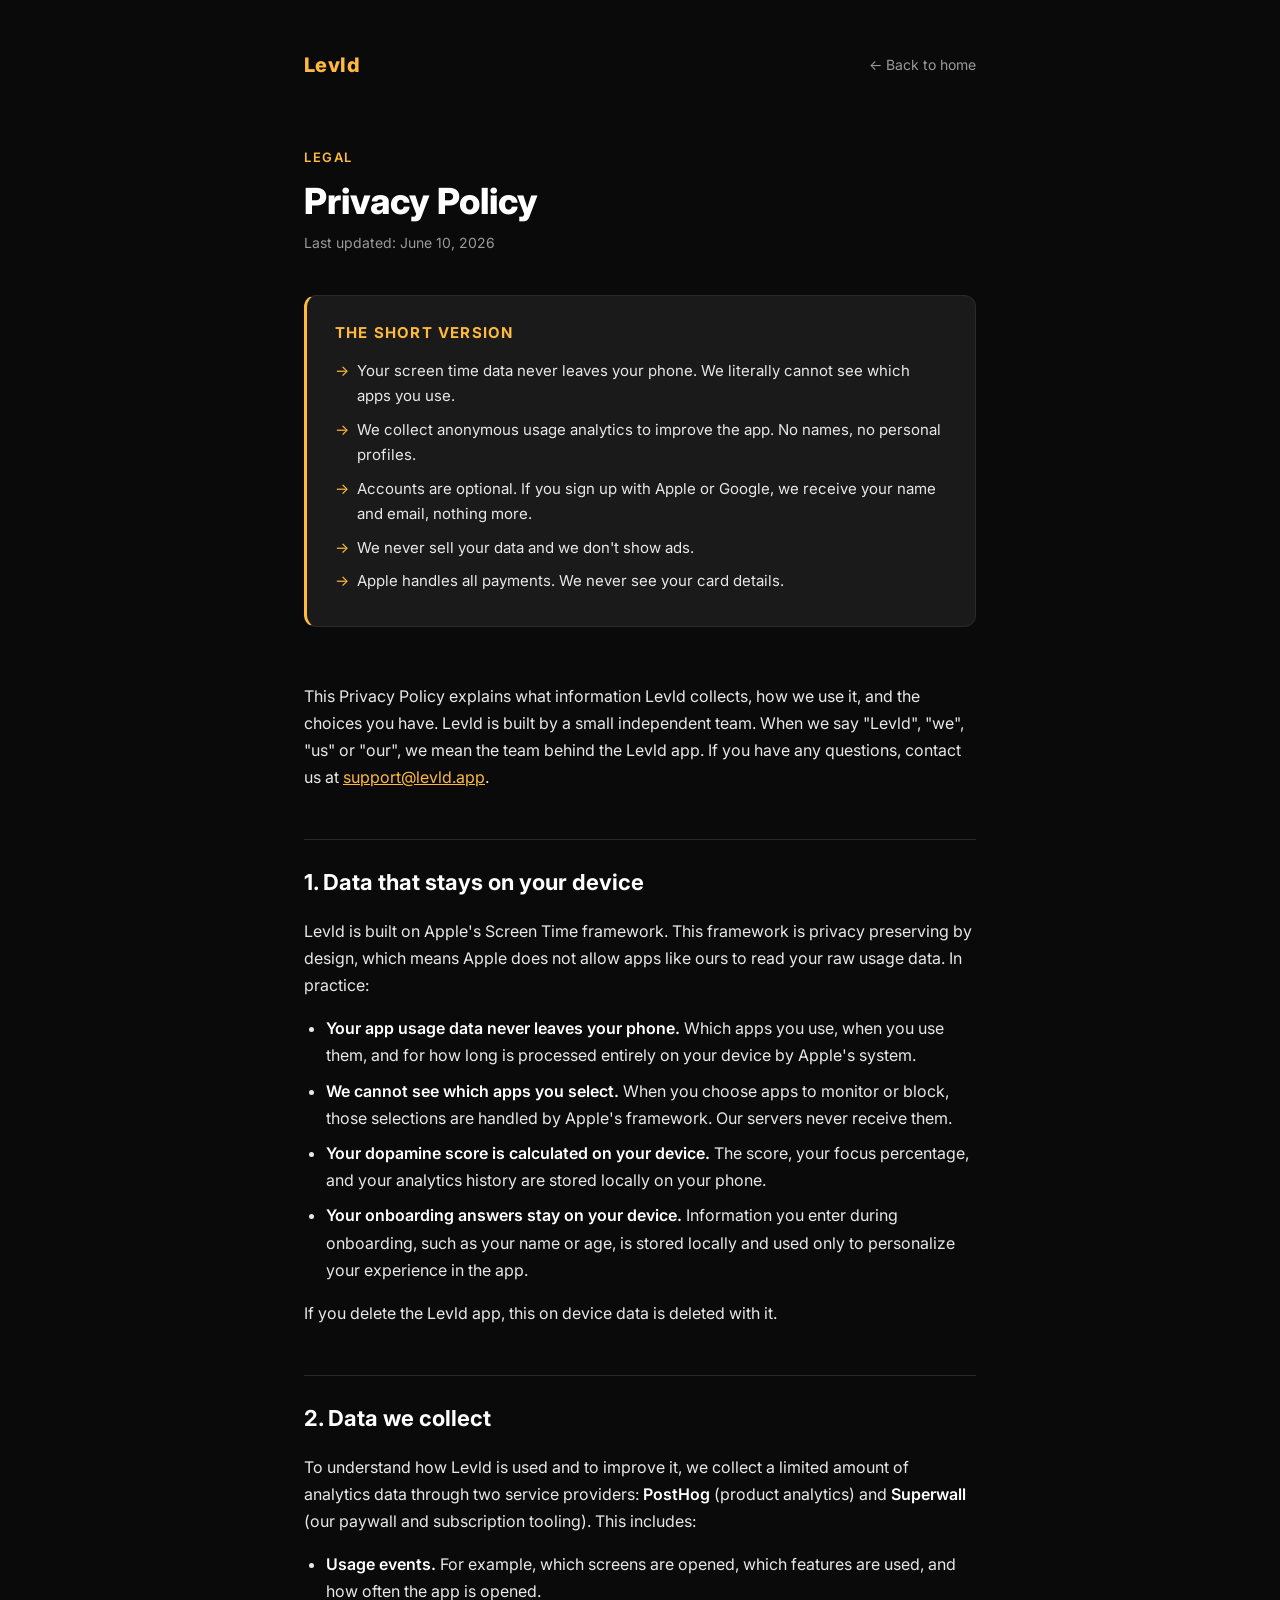
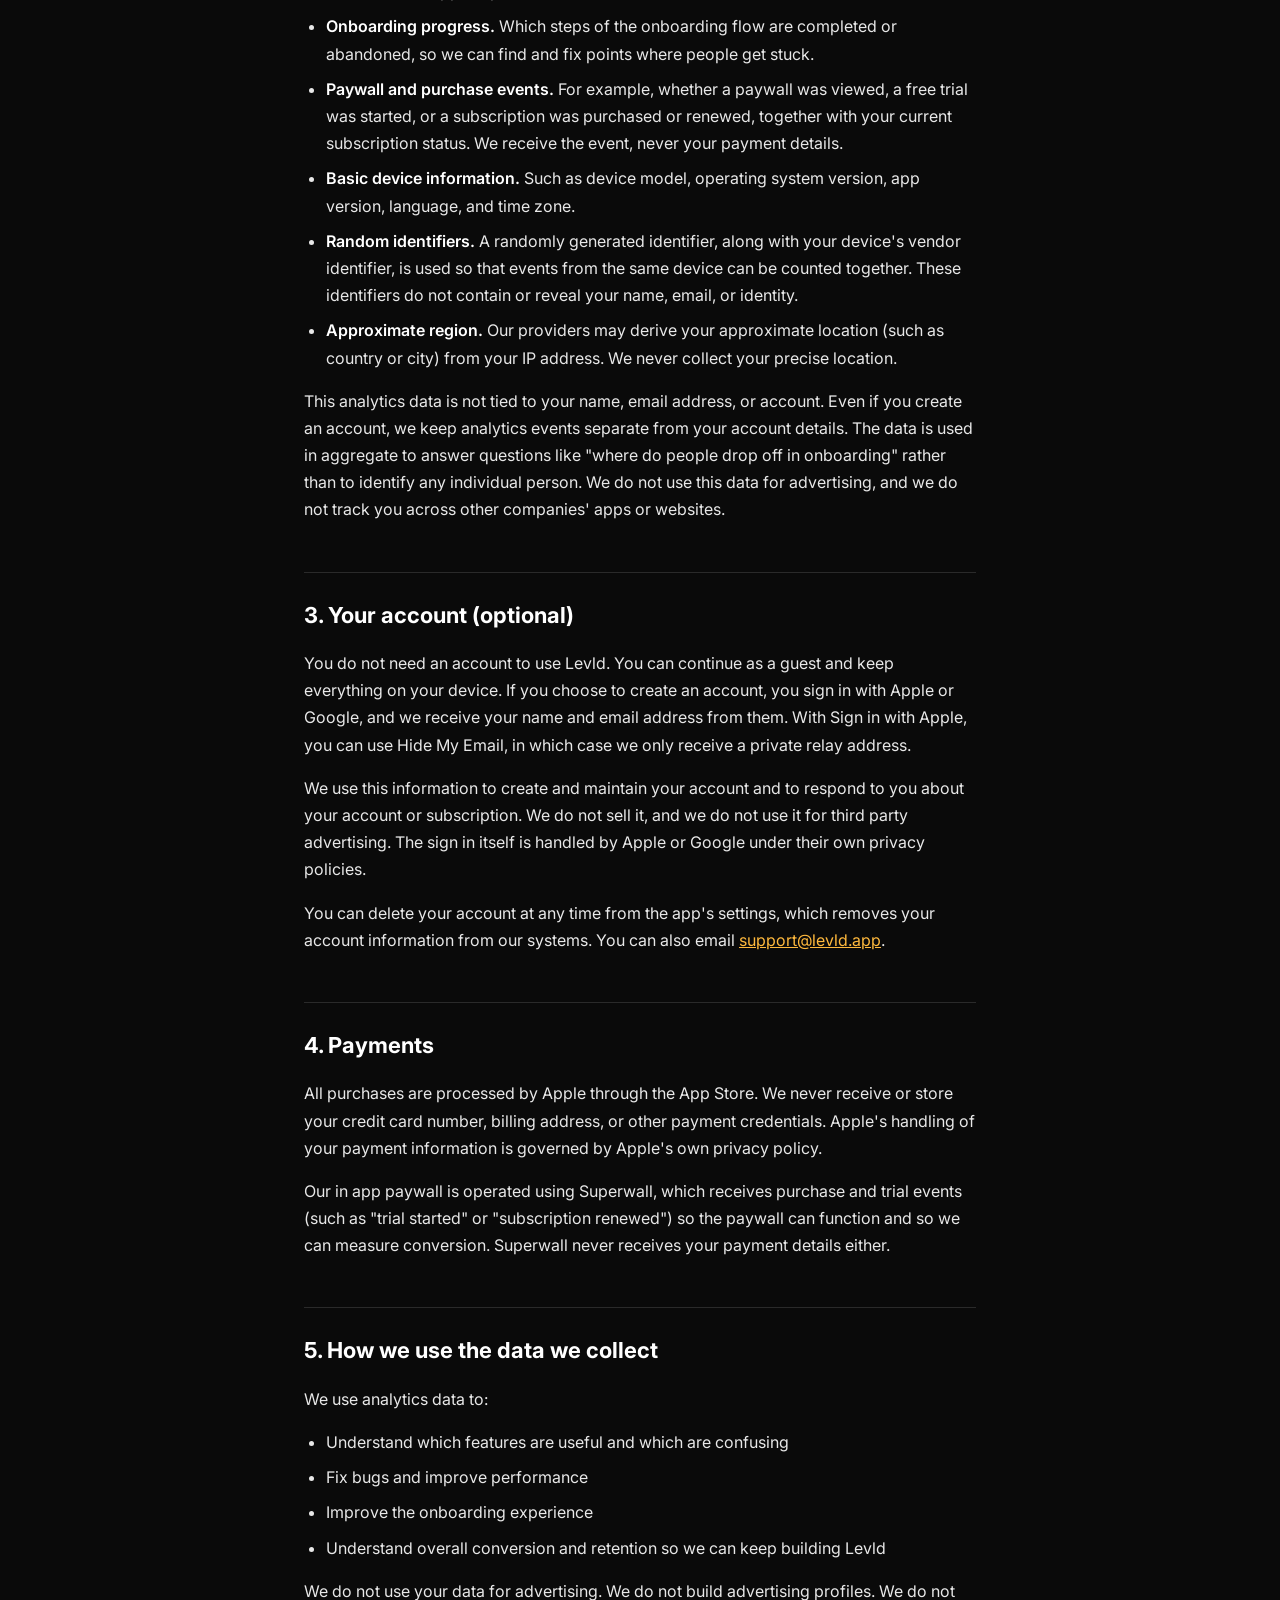
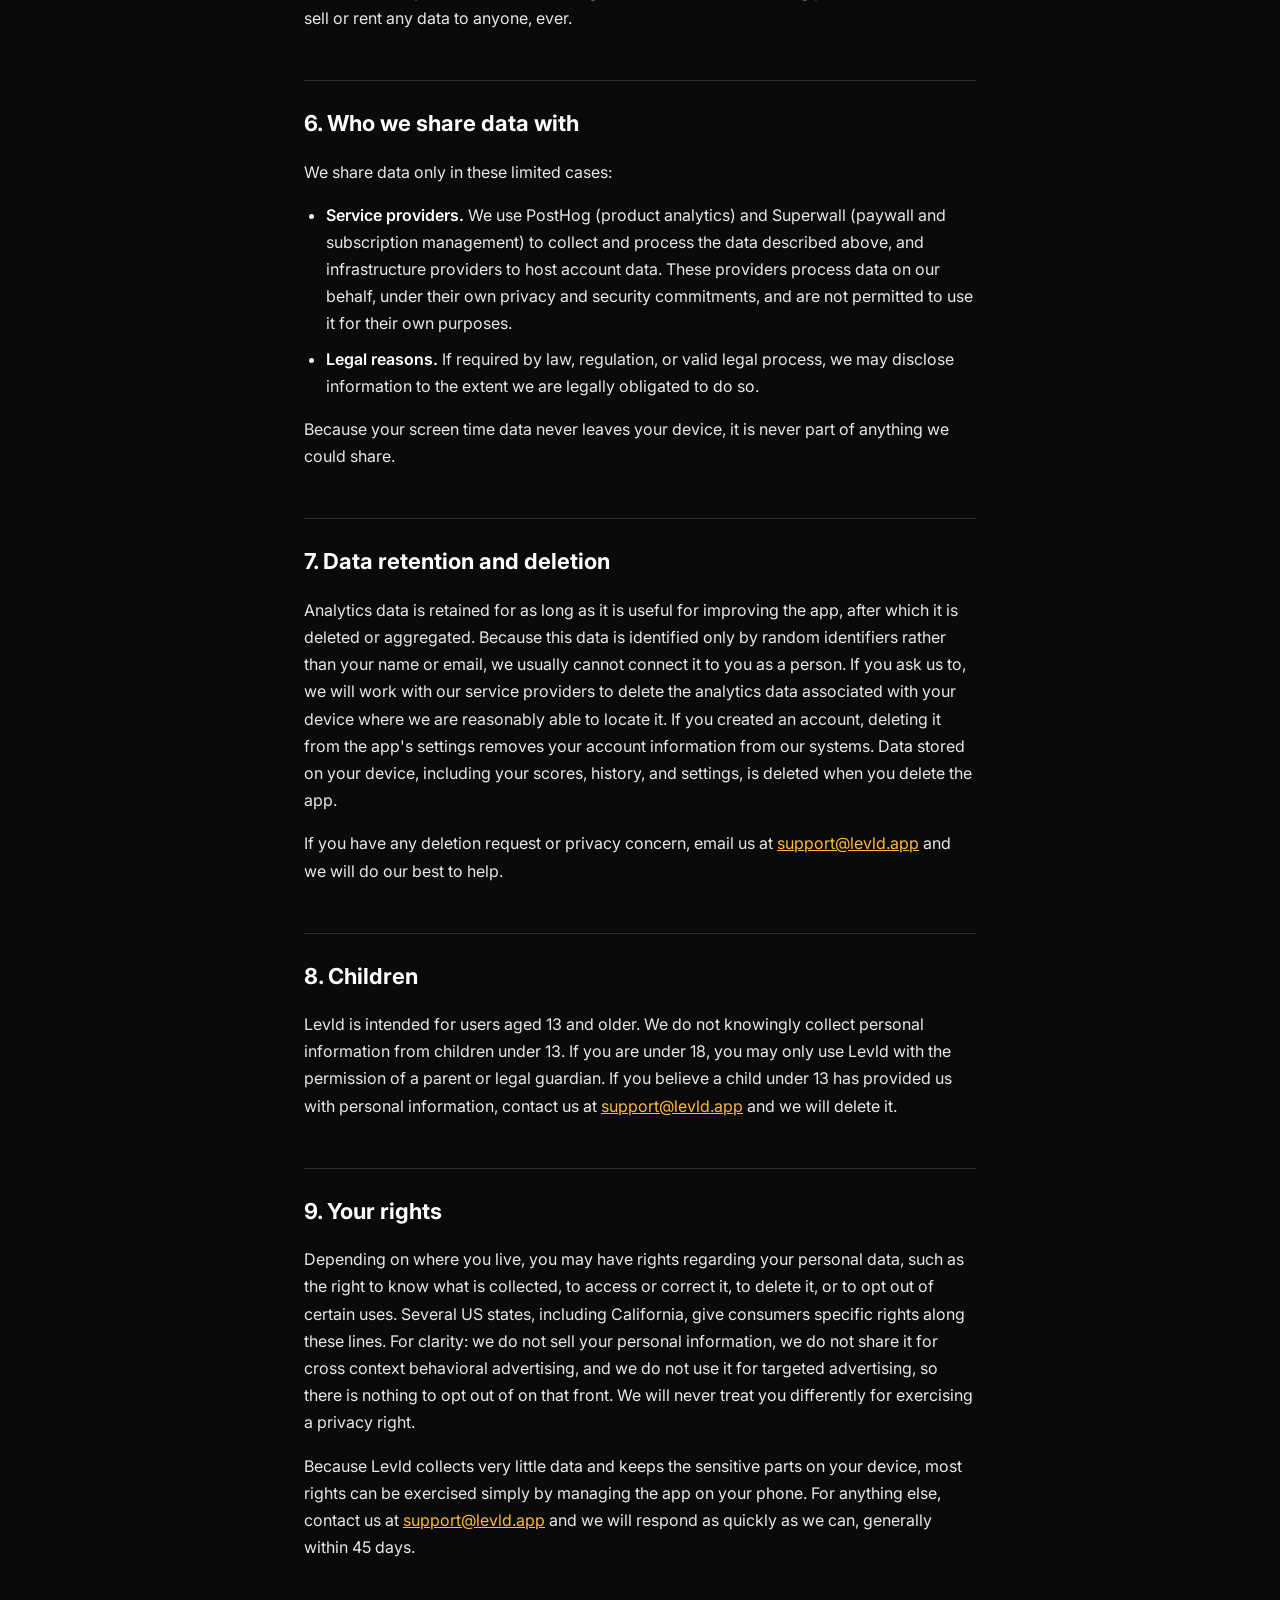
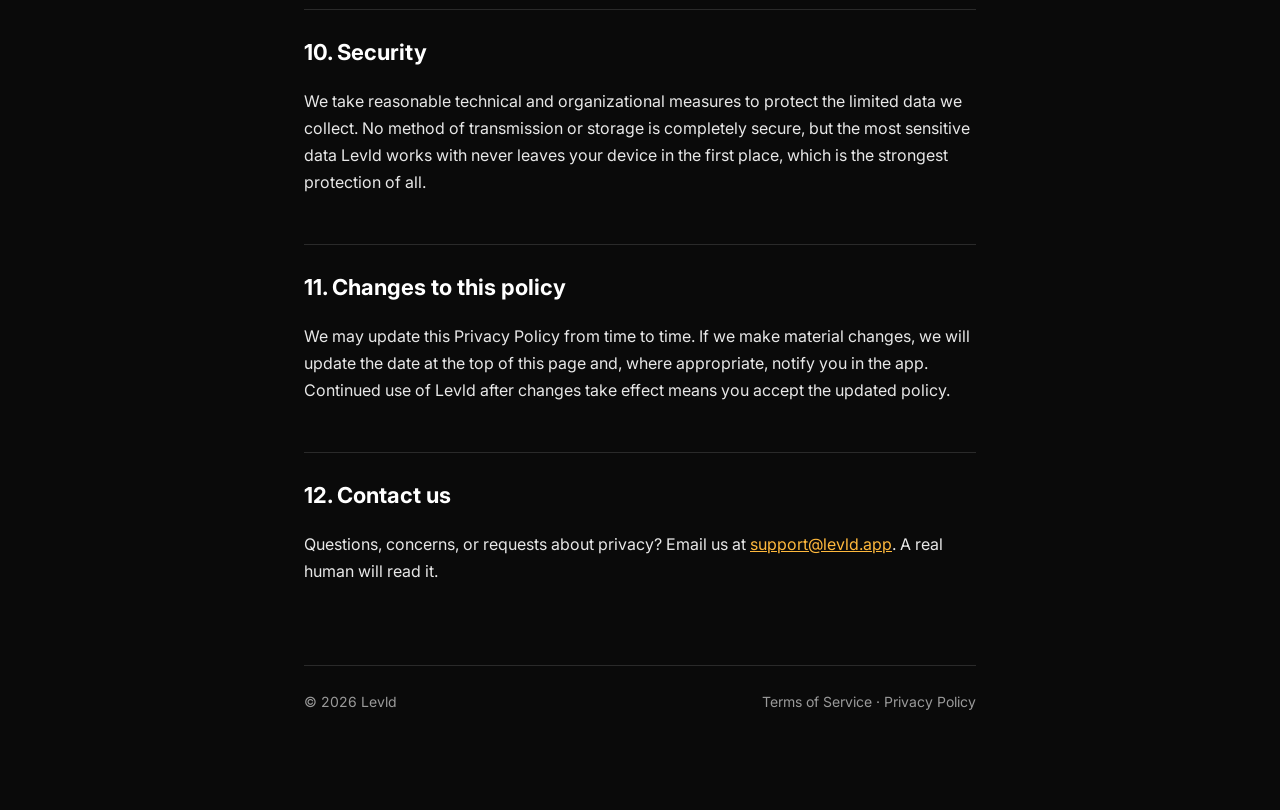
==== privacy.html @ a93e0cde "Add Terms of Service and Privacy Policy pages Drop the prepared terms.html and privacy.html into the" ====
<!DOCTYPE html>
<html lang="en">
<head>
<meta charset="UTF-8">
<meta name="viewport" content="width=device-width, initial-scale=1.0">
<title>Privacy Policy · Levld</title>
<link rel="preconnect" href="https://fonts.googleapis.com">
<link rel="preconnect" href="https://fonts.gstatic.com" crossorigin>
<link href="https://fonts.googleapis.com/css2?family=Inter:wght@400;500;600;700;800&display=swap" rel="stylesheet">
<style>
  :root {
    --yellow: #FFB93D;
    --black: #0a0a0a;
    --card: #1a1a1a;
    --card-alt: #1e1e20;
    --text: #e8e8e8;
    --muted: #9a9a9a;
    --line: #2a2a2a;
  }
  * { margin: 0; padding: 0; box-sizing: border-box; }
  html { scroll-behavior: smooth; }
  body {
    background: var(--black);
    color: var(--text);
    font-family: 'Inter', sans-serif;
    line-height: 1.7;
    font-size: 16px;
  }
  .wrap {
    max-width: 720px;
    margin: 0 auto;
    padding: 48px 24px 96px;
  }
  .topnav {
    display: flex;
    justify-content: space-between;
    align-items: center;
    margin-bottom: 64px;
  }
  .logo {
    font-weight: 800;
    font-size: 20px;
    color: var(--yellow);
    text-decoration: none;
    letter-spacing: 0.02em;
  }
  .topnav a.back {
    color: var(--muted);
    text-decoration: none;
    font-size: 14px;
  }
  .topnav a.back:hover { color: var(--text); }
  .eyebrow {
    color: var(--yellow);
    font-size: 13px;
    font-weight: 600;
    text-transform: uppercase;
    letter-spacing: 0.12em;
    margin-bottom: 12px;
  }
  h1 {
    font-size: 36px;
    font-weight: 800;
    line-height: 1.2;
    margin-bottom: 8px;
    color: #fff;
  }
  .updated {
    color: var(--muted);
    font-size: 14px;
    margin-bottom: 40px;
  }
  .tldr {
    background: var(--card);
    border: 1px solid var(--line);
    border-left: 3px solid var(--yellow);
    border-radius: 12px;
    padding: 24px 28px;
    margin-bottom: 56px;
  }
  .tldr h2 {
    font-size: 15px;
    font-weight: 700;
    color: var(--yellow);
    text-transform: uppercase;
    letter-spacing: 0.08em;
    margin-bottom: 12px;
  }
  .tldr ul { list-style: none; }
  .tldr li {
    padding-left: 22px;
    position: relative;
    margin-bottom: 8px;
    font-size: 15px;
  }
  .tldr li::before {
    content: "→";
    position: absolute;
    left: 0;
    color: var(--yellow);
  }
  h2.section {
    font-size: 22px;
    font-weight: 700;
    color: #fff;
    margin: 48px 0 16px;
    padding-top: 24px;
    border-top: 1px solid var(--line);
  }
  h3 {
    font-size: 17px;
    font-weight: 600;
    color: #fff;
    margin: 28px 0 10px;
  }
  p { margin-bottom: 16px; color: var(--text); }
  ul.body-list {
    margin: 0 0 16px 0;
    padding-left: 22px;
  }
  ul.body-list li { margin-bottom: 8px; }
  strong { color: #fff; font-weight: 600; }
  a { color: var(--yellow); }
  .footer {
    margin-top: 80px;
    padding-top: 24px;
    border-top: 1px solid var(--line);
    display: flex;
    justify-content: space-between;
    color: var(--muted);
    font-size: 14px;
    flex-wrap: wrap;
    gap: 12px;
  }
  .footer a { color: var(--muted); text-decoration: none; }
  .footer a:hover { color: var(--text); }
  @media (max-width: 600px) {
    h1 { font-size: 28px; }
    .wrap { padding: 32px 20px 72px; }
  }
</style>
</head>
<body>
<div class="wrap">

  <nav class="topnav">
    <a class="logo" href="index.html">Levld</a>
    <a class="back" href="index.html">← Back to home</a>
  </nav>

  <p class="eyebrow">Legal</p>
  <h1>Privacy Policy</h1>
  <p class="updated">Last updated: June 10, 2026</p>

  <div class="tldr">
    <h2>The short version</h2>
    <ul>
      <li>Your screen time data never leaves your phone. We literally cannot see which apps you use.</li>
      <li>We collect anonymous usage analytics to improve the app. No names, no personal profiles.</li>
      <li>Accounts are optional. If you sign up with Apple or Google, we receive your name and email, nothing more.</li>
      <li>We never sell your data and we don't show ads.</li>
      <li>Apple handles all payments. We never see your card details.</li>
    </ul>
  </div>

  <p>This Privacy Policy explains what information Levld collects, how we use it, and the choices you have. Levld is built by a small independent team. When we say "Levld", "we", "us" or "our", we mean the team behind the Levld app. If you have any questions, contact us at <a href="mailto:support@levld.app">support@levld.app</a>.</p>

  <h2 class="section">1. Data that stays on your device</h2>
  <p>Levld is built on Apple's Screen Time framework. This framework is privacy preserving by design, which means Apple does not allow apps like ours to read your raw usage data. In practice:</p>
  <ul class="body-list">
    <li><strong>Your app usage data never leaves your phone.</strong> Which apps you use, when you use them, and for how long is processed entirely on your device by Apple's system.</li>
    <li><strong>We cannot see which apps you select.</strong> When you choose apps to monitor or block, those selections are handled by Apple's framework. Our servers never receive them.</li>
    <li><strong>Your dopamine score is calculated on your device.</strong> The score, your focus percentage, and your analytics history are stored locally on your phone.</li>
    <li><strong>Your onboarding answers stay on your device.</strong> Information you enter during onboarding, such as your name or age, is stored locally and used only to personalize your experience in the app.</li>
  </ul>
  <p>If you delete the Levld app, this on device data is deleted with it.</p>

  <h2 class="section">2. Data we collect</h2>
  <p>To understand how Levld is used and to improve it, we collect a limited amount of analytics data through two service providers: <strong>PostHog</strong> (product analytics) and <strong>Superwall</strong> (our paywall and subscription tooling). This includes:</p>
  <ul class="body-list">
    <li><strong>Usage events.</strong> For example, which screens are opened, which features are used, and how often the app is opened.</li>
    <li><strong>Onboarding progress.</strong> Which steps of the onboarding flow are completed or abandoned, so we can find and fix points where people get stuck.</li>
    <li><strong>Paywall and purchase events.</strong> For example, whether a paywall was viewed, a free trial was started, or a subscription was purchased or renewed, together with your current subscription status. We receive the event, never your payment details.</li>
    <li><strong>Basic device information.</strong> Such as device model, operating system version, app version, language, and time zone.</li>
    <li><strong>Random identifiers.</strong> A randomly generated identifier, along with your device's vendor identifier, is used so that events from the same device can be counted together. These identifiers do not contain or reveal your name, email, or identity.</li>
    <li><strong>Approximate region.</strong> Our providers may derive your approximate location (such as country or city) from your IP address. We never collect your precise location.</li>
  </ul>
  <p>This analytics data is not tied to your name, email address, or account. Even if you create an account, we keep analytics events separate from your account details. The data is used in aggregate to answer questions like "where do people drop off in onboarding" rather than to identify any individual person. We do not use this data for advertising, and we do not track you across other companies' apps or websites.</p>

  <h2 class="section">3. Your account (optional)</h2>
  <p>You do not need an account to use Levld. You can continue as a guest and keep everything on your device. If you choose to create an account, you sign in with Apple or Google, and we receive your name and email address from them. With Sign in with Apple, you can use Hide My Email, in which case we only receive a private relay address.</p>
  <p>We use this information to create and maintain your account and to respond to you about your account or subscription. We do not sell it, and we do not use it for third party advertising. The sign in itself is handled by Apple or Google under their own privacy policies.</p>
  <p>You can delete your account at any time from the app's settings, which removes your account information from our systems. You can also email <a href="mailto:support@levld.app">support@levld.app</a>.</p>

  <h2 class="section">4. Payments</h2>
  <p>All purchases are processed by Apple through the App Store. We never receive or store your credit card number, billing address, or other payment credentials. Apple's handling of your payment information is governed by Apple's own privacy policy.</p>
  <p>Our in app paywall is operated using Superwall, which receives purchase and trial events (such as "trial started" or "subscription renewed") so the paywall can function and so we can measure conversion. Superwall never receives your payment details either.</p>

  <h2 class="section">5. How we use the data we collect</h2>
  <p>We use analytics data to:</p>
  <ul class="body-list">
    <li>Understand which features are useful and which are confusing</li>
    <li>Fix bugs and improve performance</li>
    <li>Improve the onboarding experience</li>
    <li>Understand overall conversion and retention so we can keep building Levld</li>
  </ul>
  <p>We do not use your data for advertising. We do not build advertising profiles. We do not sell or rent any data to anyone, ever.</p>

  <h2 class="section">6. Who we share data with</h2>
  <p>We share data only in these limited cases:</p>
  <ul class="body-list">
    <li><strong>Service providers.</strong> We use PostHog (product analytics) and Superwall (paywall and subscription management) to collect and process the data described above, and infrastructure providers to host account data. These providers process data on our behalf, under their own privacy and security commitments, and are not permitted to use it for their own purposes.</li>
    <li><strong>Legal reasons.</strong> If required by law, regulation, or valid legal process, we may disclose information to the extent we are legally obligated to do so.</li>
  </ul>
  <p>Because your screen time data never leaves your device, it is never part of anything we could share.</p>

  <h2 class="section">7. Data retention and deletion</h2>
  <p>Analytics data is retained for as long as it is useful for improving the app, after which it is deleted or aggregated. Because this data is identified only by random identifiers rather than your name or email, we usually cannot connect it to you as a person. If you ask us to, we will work with our service providers to delete the analytics data associated with your device where we are reasonably able to locate it. If you created an account, deleting it from the app's settings removes your account information from our systems. Data stored on your device, including your scores, history, and settings, is deleted when you delete the app.</p>
  <p>If you have any deletion request or privacy concern, email us at <a href="mailto:support@levld.app">support@levld.app</a> and we will do our best to help.</p>

  <h2 class="section">8. Children</h2>
  <p>Levld is intended for users aged 13 and older. We do not knowingly collect personal information from children under 13. If you are under 18, you may only use Levld with the permission of a parent or legal guardian. If you believe a child under 13 has provided us with personal information, contact us at <a href="mailto:support@levld.app">support@levld.app</a> and we will delete it.</p>

  <h2 class="section">9. Your rights</h2>
  <p>Depending on where you live, you may have rights regarding your personal data, such as the right to know what is collected, to access or correct it, to delete it, or to opt out of certain uses. Several US states, including California, give consumers specific rights along these lines. For clarity: we do not sell your personal information, we do not share it for cross context behavioral advertising, and we do not use it for targeted advertising, so there is nothing to opt out of on that front. We will never treat you differently for exercising a privacy right.</p>
  <p>Because Levld collects very little data and keeps the sensitive parts on your device, most rights can be exercised simply by managing the app on your phone. For anything else, contact us at <a href="mailto:support@levld.app">support@levld.app</a> and we will respond as quickly as we can, generally within 45 days.</p>

  <h2 class="section">10. Security</h2>
  <p>We take reasonable technical and organizational measures to protect the limited data we collect. No method of transmission or storage is completely secure, but the most sensitive data Levld works with never leaves your device in the first place, which is the strongest protection of all.</p>

  <h2 class="section">11. Changes to this policy</h2>
  <p>We may update this Privacy Policy from time to time. If we make material changes, we will update the date at the top of this page and, where appropriate, notify you in the app. Continued use of Levld after changes take effect means you accept the updated policy.</p>

  <h2 class="section">12. Contact us</h2>
  <p>Questions, concerns, or requests about privacy? Email us at <a href="mailto:support@levld.app">support@levld.app</a>. A real human will read it.</p>

  <div class="footer">
    <span>© 2026 Levld</span>
    <span><a href="terms.html">Terms of Service</a> · <a href="privacy.html">Privacy Policy</a></span>
  </div>

</div>
</body>
</html>
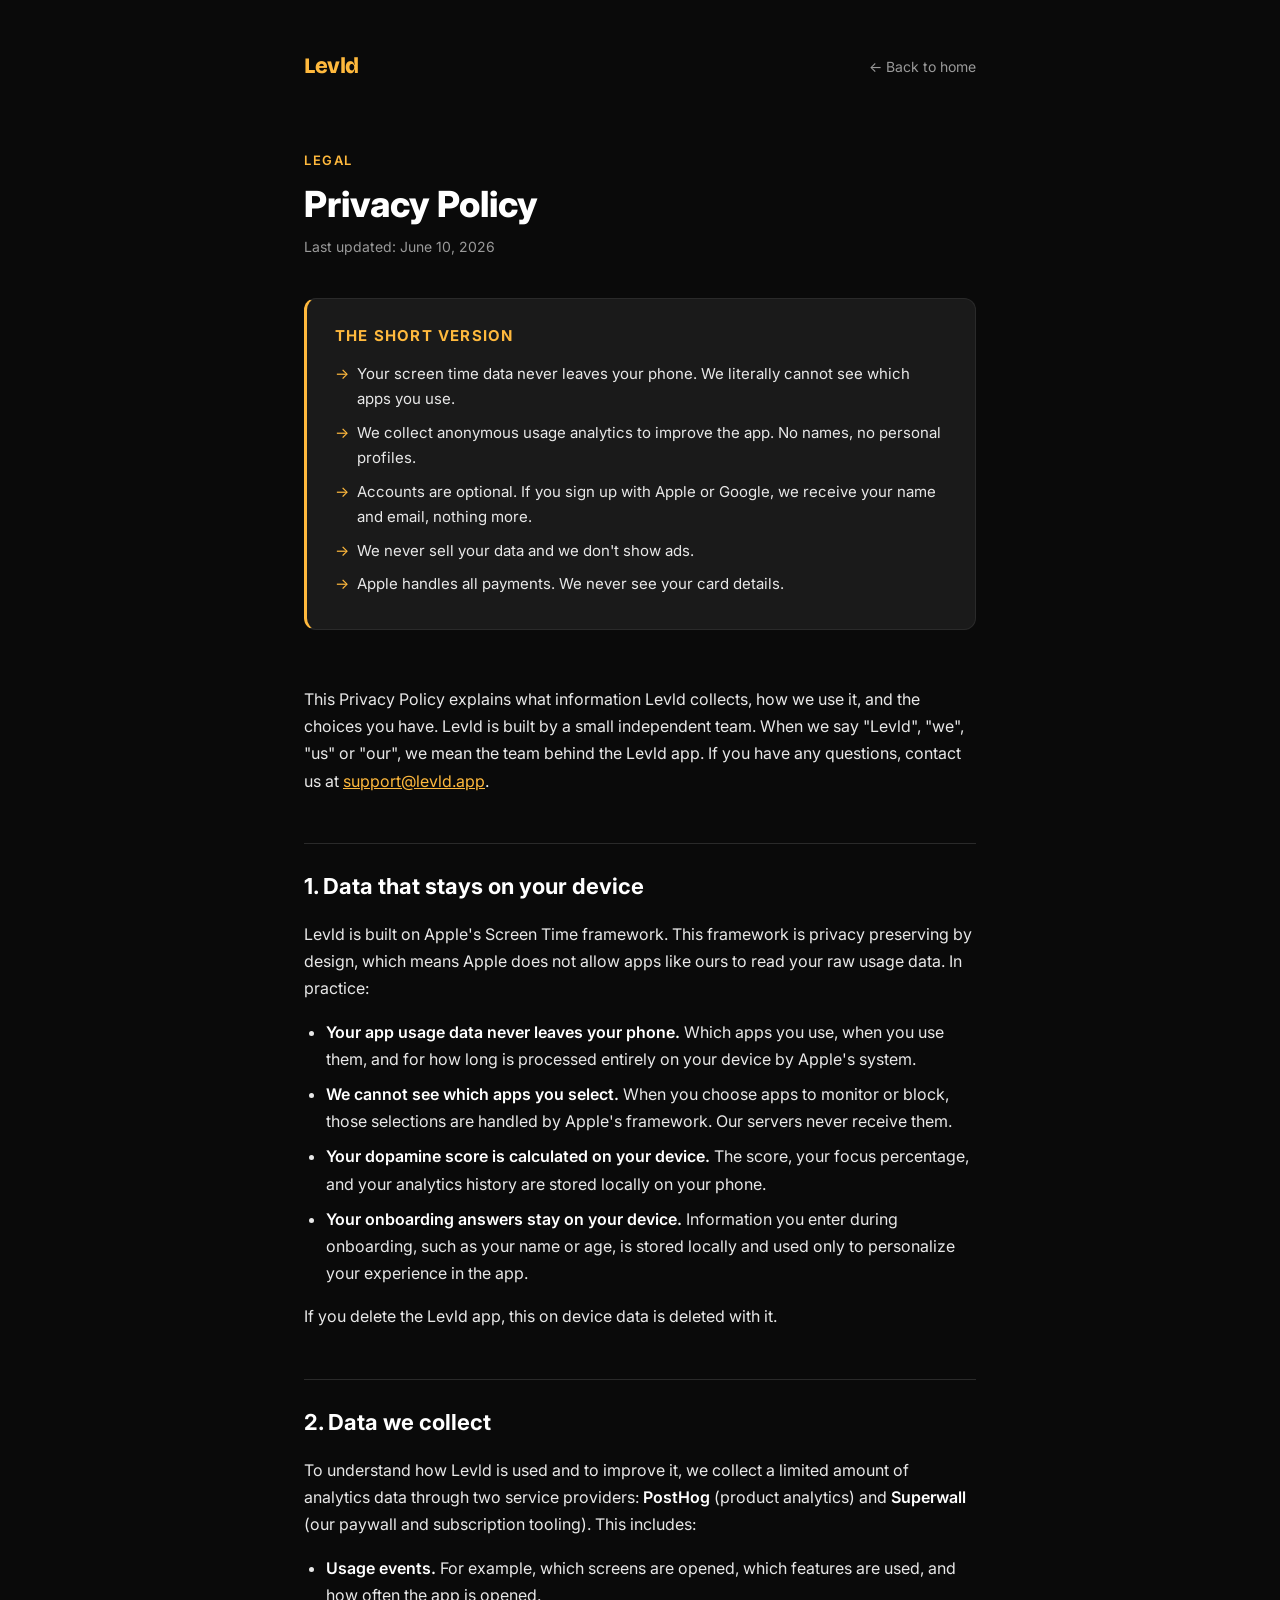
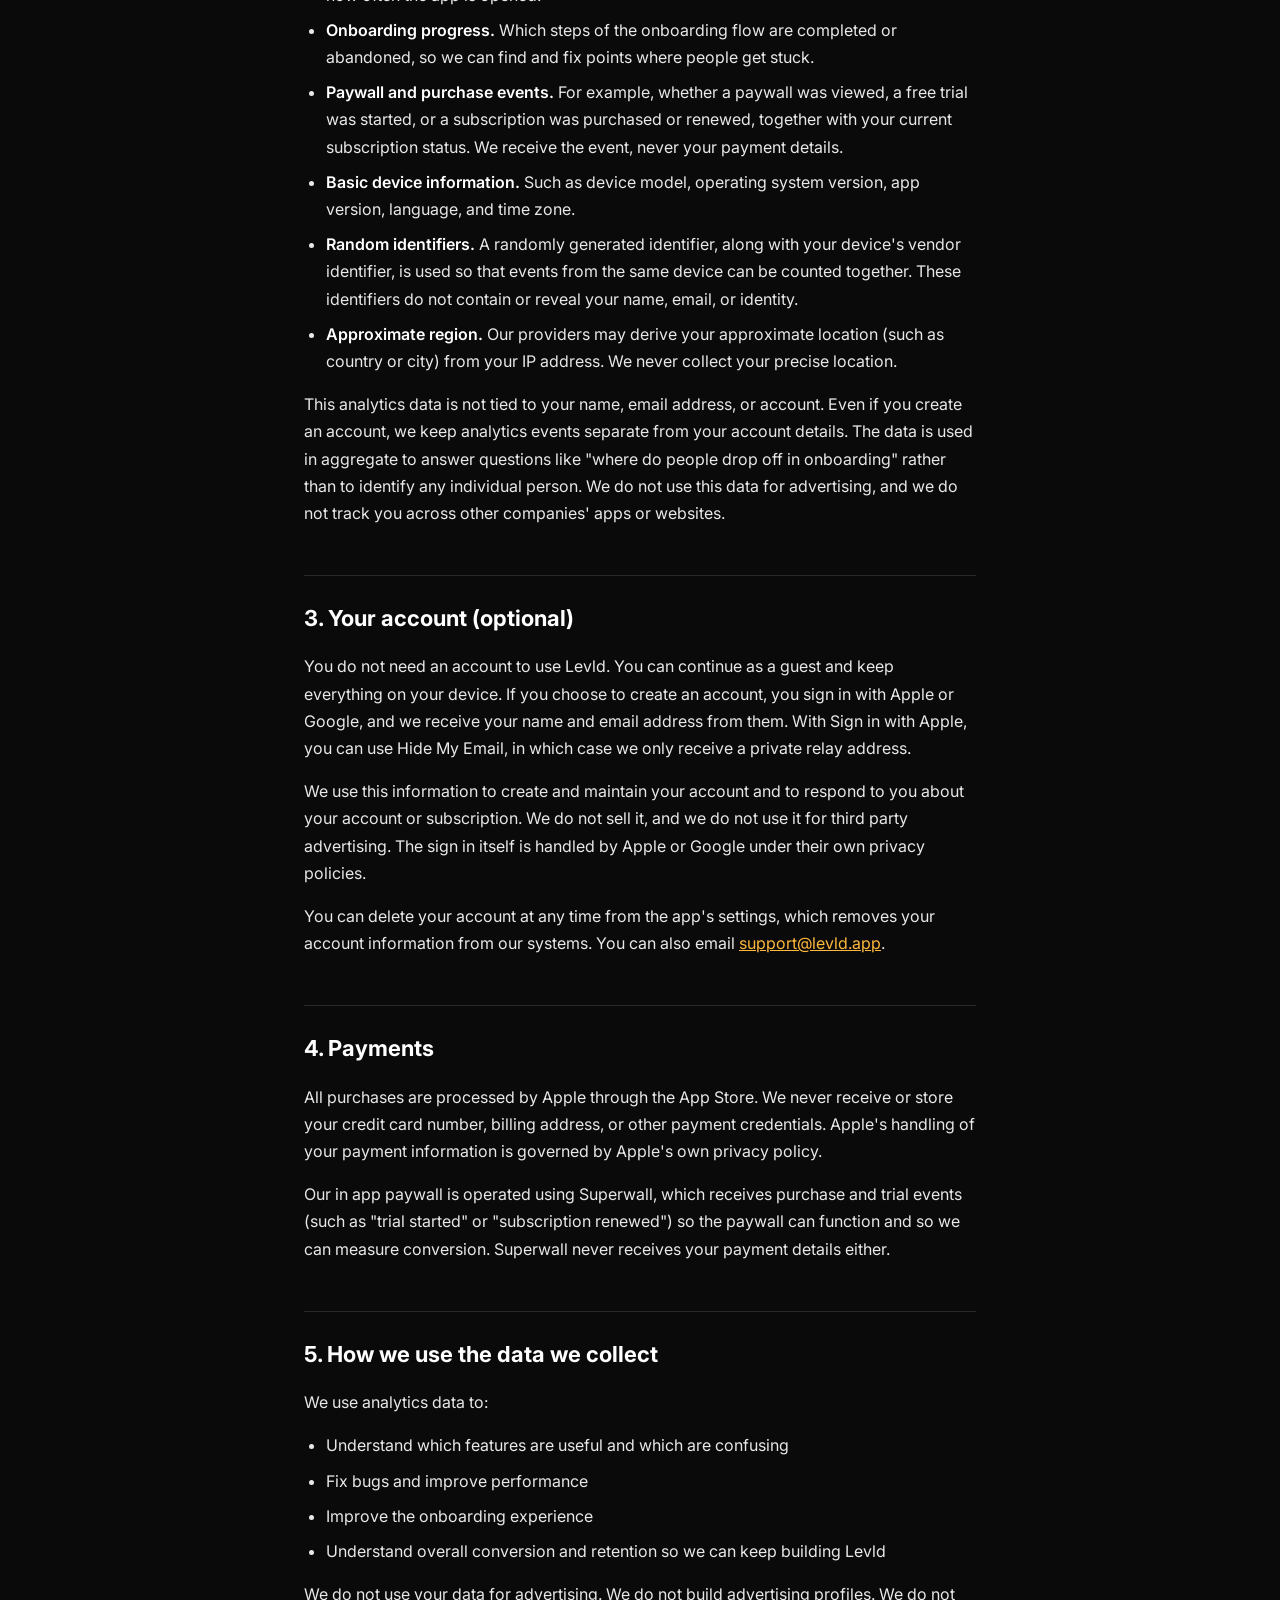
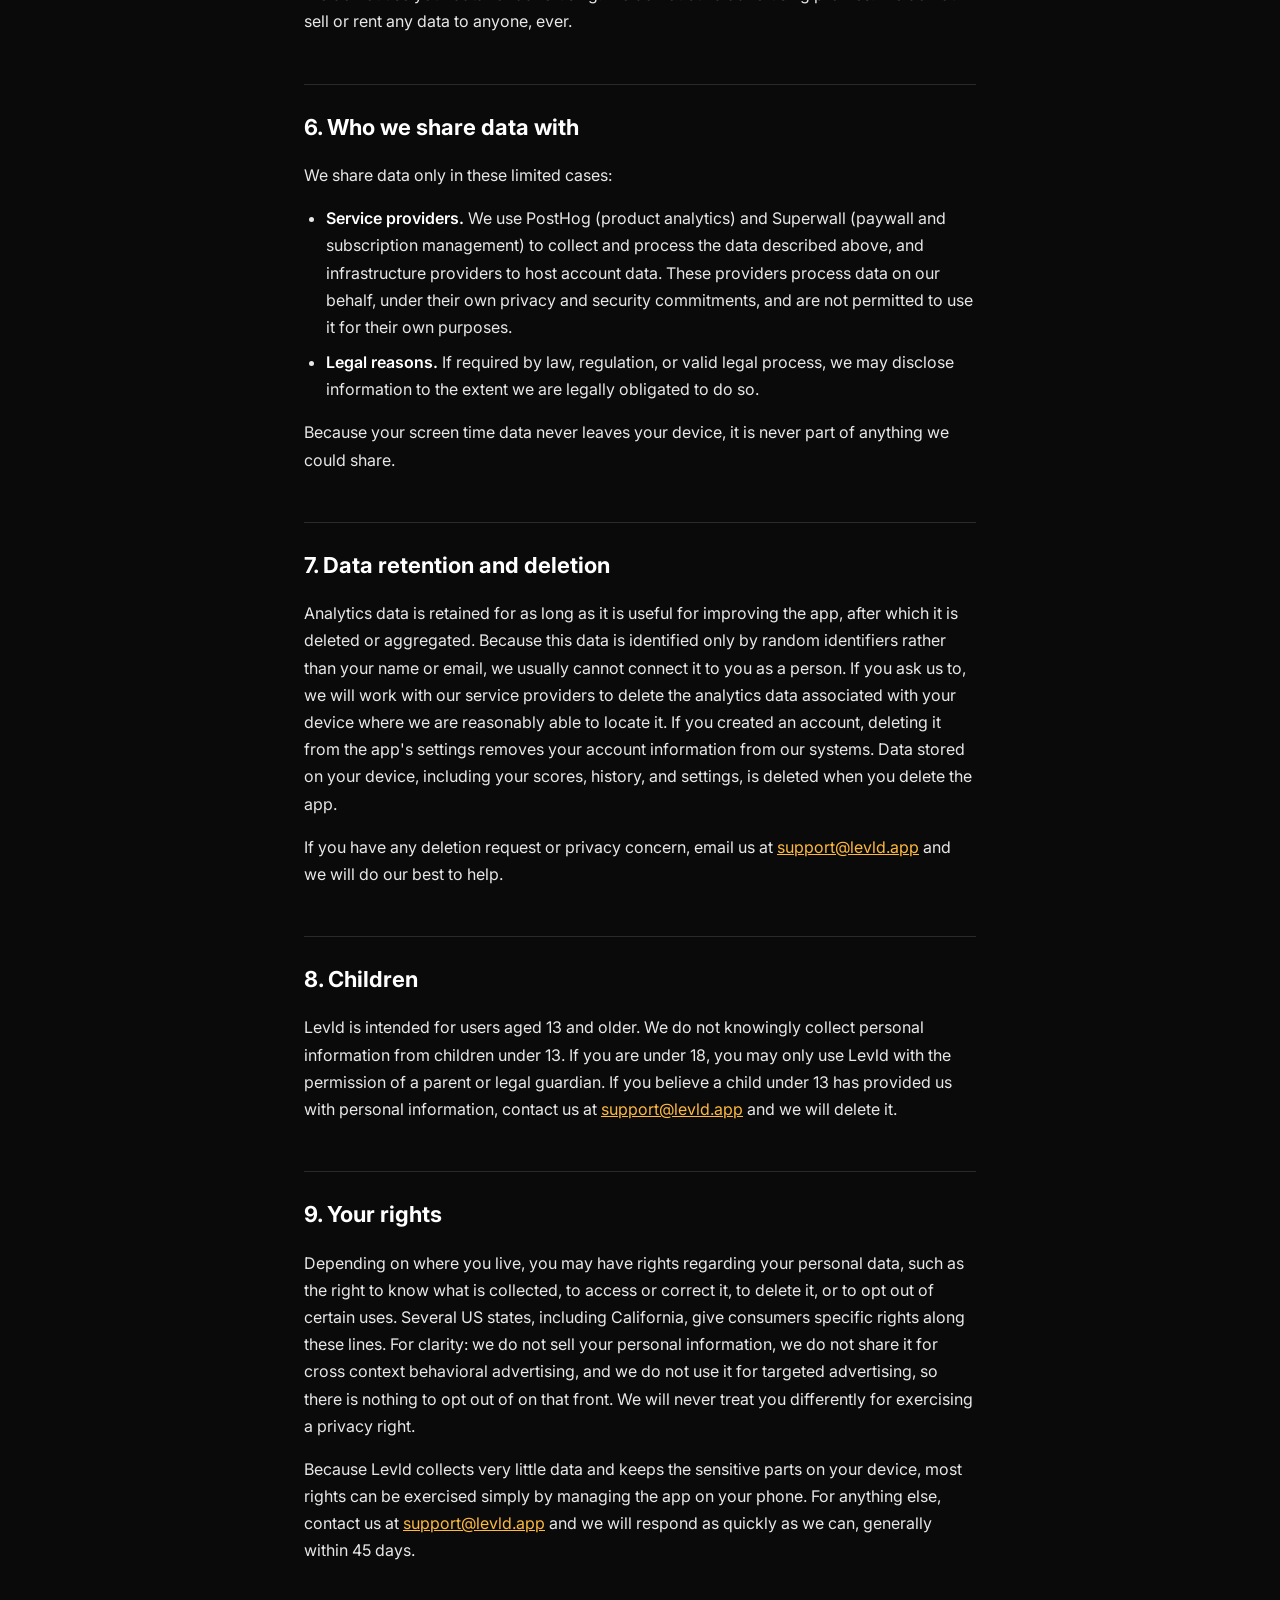
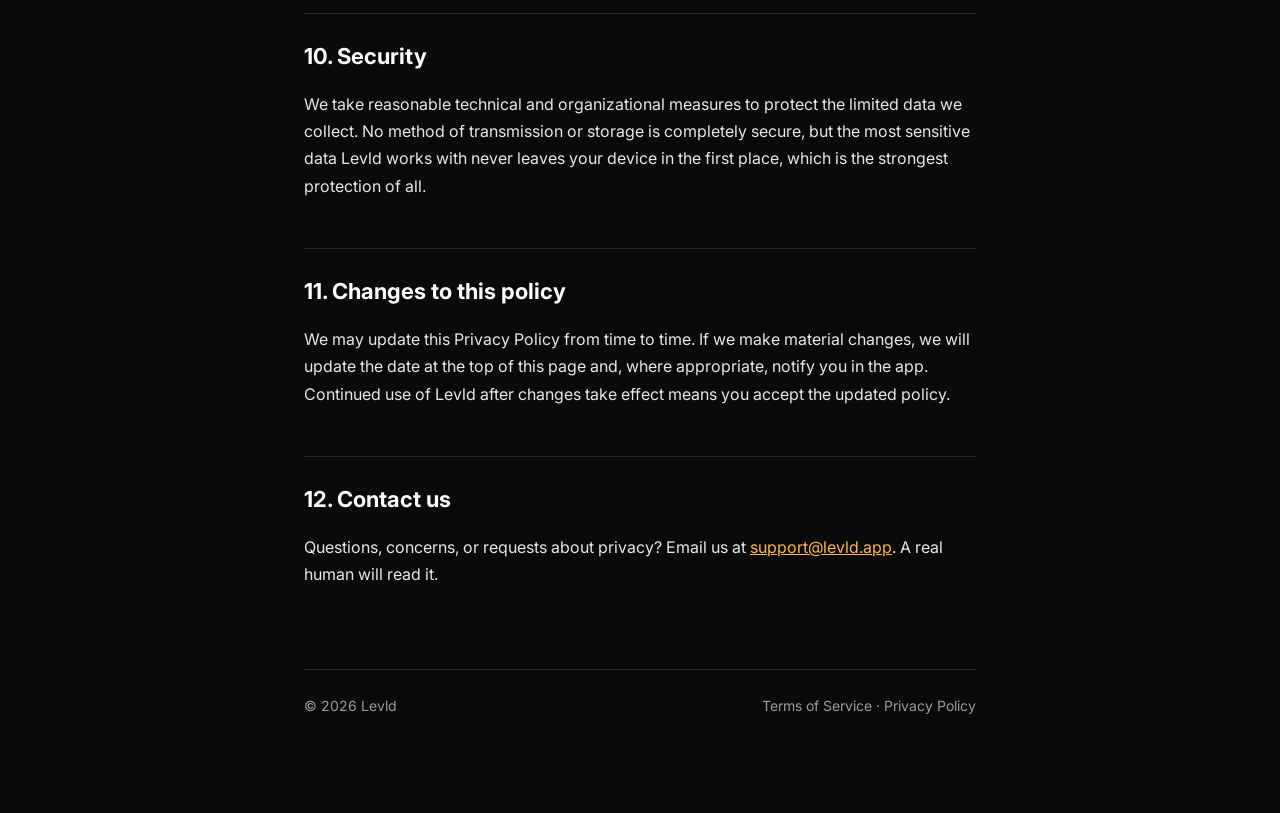
==== commit 41bb879f: "Fix footer legal links placement and match legal page logo font The footer Terms/Privacy links were " ====
--- a/privacy.html
+++ b/privacy.html
@@ -6,7 +6,7 @@
 <title>Privacy Policy · Levld</title>
 <link rel="preconnect" href="https://fonts.googleapis.com">
 <link rel="preconnect" href="https://fonts.gstatic.com" crossorigin>
-<link href="https://fonts.googleapis.com/css2?family=Inter:wght@400;500;600;700;800&display=swap" rel="stylesheet">
+<link href="https://fonts.googleapis.com/css2?family=Bricolage+Grotesque:opsz,wght@12..96,800&family=Inter:wght@400;500;600;700;800&display=swap" rel="stylesheet">
 <style>
   :root {
     --yellow: #FFB93D;
@@ -38,11 +38,12 @@
     margin-bottom: 64px;
   }
   .logo {
+    font-family: 'Bricolage Grotesque', sans-serif;
     font-weight: 800;
-    font-size: 20px;
+    font-size: 22px;
     color: var(--yellow);
     text-decoration: none;
-    letter-spacing: 0.02em;
+    letter-spacing: -0.02em;
   }
   .topnav a.back {
     color: var(--muted);
